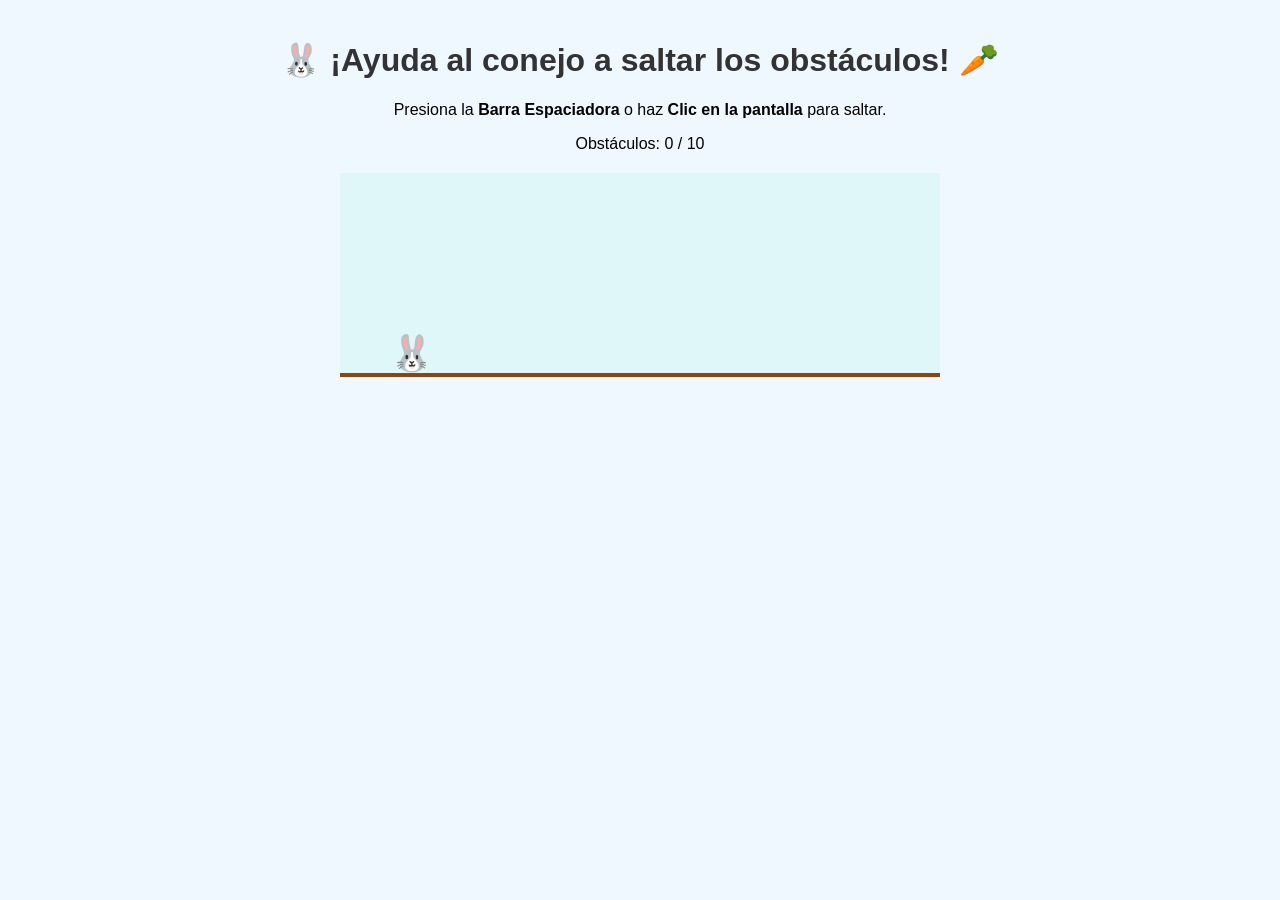
==== index.html @ 9331230d "Create conejo" ====
<!DOCTYPE html>
<html lang="en">
<head>
    <meta charset="UTF-8">
    <meta name="viewport" content="width=device-width, initial-scale=1.0">
    <title>hehehe</title>
    <meta name="description" content="Confirmacion del viaje a Oaxaca">
    <meta name="author" content="Moseley Jimenez">

    <link rel="icon" href="images/favicon.ico" type="image/x-icon">
    <link rel="stylesheet" href="styles/styles.css" >

</head>
<body>
    <h1>🐰 ¡Ayuda al conejo a saltar los obstáculos! 🥕</h1>

    <p>Presiona la <strong>Barra Espaciadora</strong> o haz <strong>Clic en la pantalla</strong> para saltar.</p>

    <p id="score">Obstáculos: 0 / 10</p>

    <div id="gameArea" onclick="jump()">
        <div id="rabbit">🐰</div>
        <div id="obstacle" class="blockMove">🥕</div>
    </div>

    <div id="gameOverScreen">
        <h2>Fin!! Perdiste.</h2>
        <p>click a la siguiente URL</p>

        <a href="https://forms.gle/DRoFUXemqxuz6JNUA" target="_blank" class="btn">click aqui 💀</a>
        <br>
        <button class="btn btn-retry" onclick="resetGame()">Try again 😊</button>
    </div>

    <script src="scripts/scripts.js"></script>

</body>
</html>
---- styles/styles.css ----
body {
    font-family: Arial, sans-serif;
    text-align: center;
    background-color: #f0f8ff;
    margin: 0;
    padding: 20px;
}
h1 { color: #333; }
#gameArea {
    width: 600px;
    height: 200px;
    border-bottom: 4px solid #8B4513;
    background-color: #e0f7fa;
    position: relative;
    margin: 20px auto;
    overflow: hidden;
}
#rabbit {
    width: 40px;
    height: 40px;
    font-size: 35px;
    position: absolute;
    bottom: 0;
    left: 50px;
}
.jump {
    animation: jumpAnim 0.5s linear;
}
@keyframes jumpAnim {
    0% { bottom: 0; }
    50% { bottom: 100px; }
    100% { bottom: 0; }
}
#obstacle {
    width: 30px;
    height: 35px;
    font-size: 30px;
    position: absolute;
    bottom: 0;
    right: -40px;
}
.blockMove {
    animation: blockAnim 1.5s infinite linear;
}
@keyframes blockAnim {
    0% { right: -40px; }
    100% { right: 640px; }
}
#gameOverScreen {
    display: none;
    margin-top: 20px;
}
.btn {
    background-color: #ebacd4;
    color: white;
    padding: 12px 24px;
    font-size: 18px;
    border: none;
    border-radius: 5px;
    cursor: pointer;
    text-decoration: none;
    display: inline-block;
    margin: 10px;
}
.btn:hover { background-color: #431a3a; }
.btn-retry { background-color: #ce8ef3; }
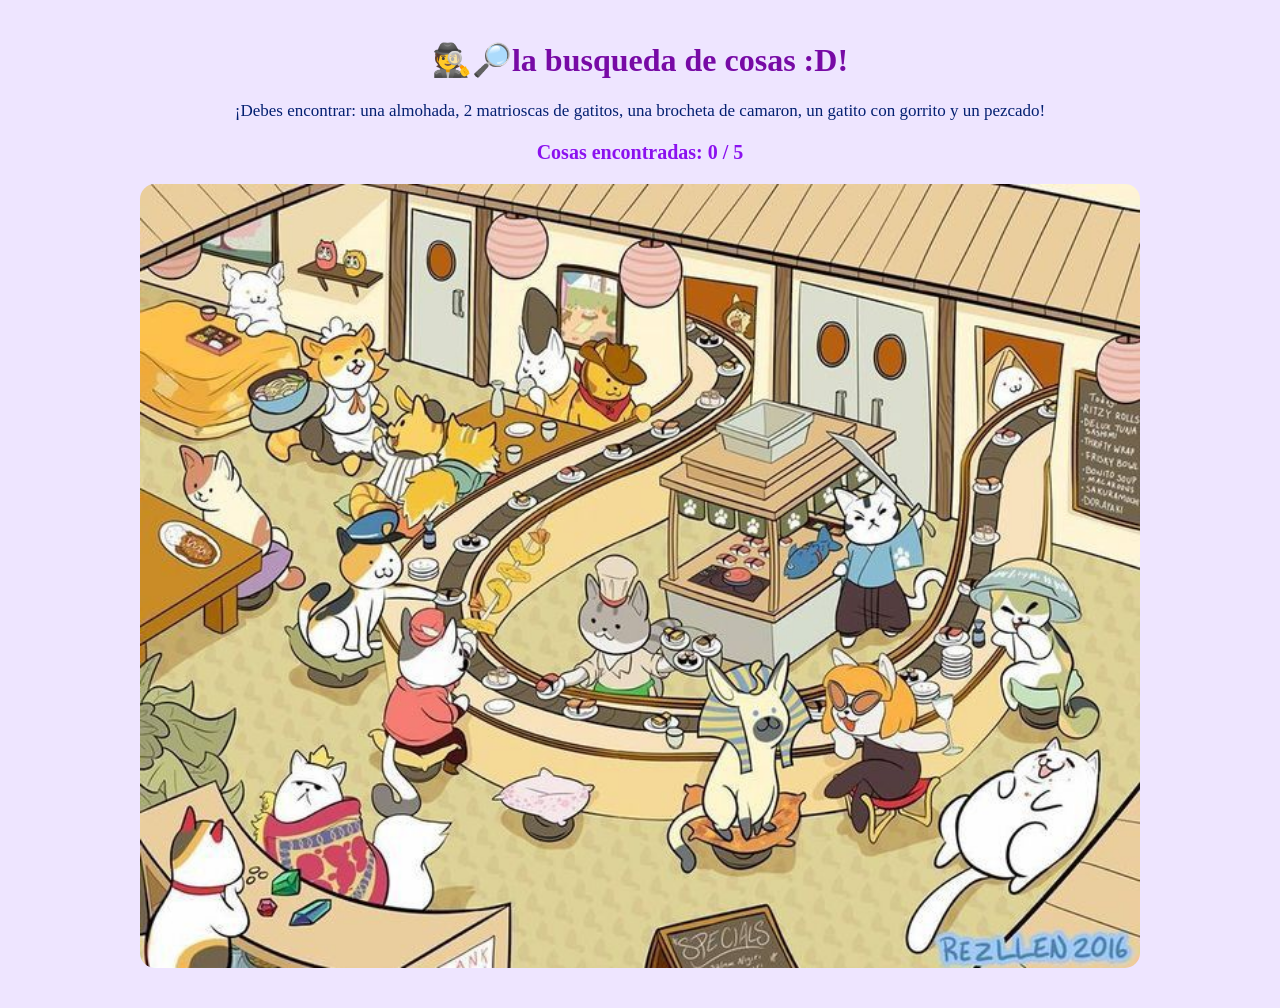
==== commit 0f268475: "cambiecitos" ====
--- a/index.html
+++ b/index.html
@@ -1,38 +1,96 @@
 <!DOCTYPE html>
-<html lang="en">
+<html lang="es">
+
 <head>
     <meta charset="UTF-8">
     <meta name="viewport" content="width=device-width, initial-scale=1.0">
-    <title>hehehe</title>
-    <meta name="description" content="Confirmacion del viaje a Oaxaca">
+
+    <title>Find the 5 Doggies 🐶</title>
+
+    <meta name="description" content="Find the five hidden doggies!">
     <meta name="author" content="Moseley Jimenez">
 
     <link rel="icon" href="images/favicon.ico" type="image/x-icon">
-    <link rel="stylesheet" href="styles/styles.css" >
+    <link rel="stylesheet" href="styles/styles.css">
 
 </head>
+
 <body>
-    <h1>🐰 ¡Ayuda al conejo a saltar los obstáculos! 🥕</h1>
 
-    <p>Presiona la <strong>Barra Espaciadora</strong> o haz <strong>Clic en la pantalla</strong> para saltar.</p>
+    <main id="gameContainer">
 
-    <p id="score">Obstáculos: 0 / 10</p>
+        <h1>🕵️🔎la busqueda de cosas :D!</h1>
 
-    <div id="gameArea" onclick="jump()">
-        <div id="rabbit">🐰</div>
-        <div id="obstacle" class="blockMove">🥕</div>
+        <p>
+            ¡Debes encontrar: 
+            una almohada, 2 matrioscas de gatitos, 
+            una brocheta de camaron, un gatito con gorrito y
+            un pezcado!</h1>
+
+        </p>
+
+        <p id="score">
+            Cosas encontradas: 0 / 5
+        </p>
+
+        <!-- Área del juego -->
+
+        <div id="gameArea">
+
+            <!-- Imagen de la habitación -->
+
+            <img
+                src="images/download.jpg"
+                id="scene"
+                alt="Habitación con cinco perritos escondidos"
+            >
+
+            <!-- Zonas secretas de los perritos -->
+
+            <button class="dog" id="dog1" aria-label="Perrito 1"></button>
+
+            <button class="dog" id="dog2" aria-label="Perrito 2"></button>
+
+            <button class="dog" id="dog3" aria-label="Perrito 3"></button>
+
+            <button class="dog" id="dog4" aria-label="Perrito 4"></button>
+
+            <button class="dog" id="dog5" aria-label="Perrito 5"></button>
+
+        </div>
+
+        <div class="bubbles">
+            <span></span>
+            <span></span>
+            <span></span>
+            <span></span>
+            <span></span>
+            <span></span>
+            <span></span>
+            <span></span>
+            <span></span>
+            <span></span>
+        </div>
+
+    </main>
+
+
+    <!-- Pantalla final -->
+
+    <div id="gameOverScreen">
+
+        <a href="invitation.html" target="_blank">
+            YEIII open the invitation ♡
+        </a>
+
     </div>
 
-    <div id="gameOverScreen">
-        <h2>Fin!! Perdiste.</h2>
-        <p>click a la siguiente URL</p>
 
-        <a href="https://forms.gle/DRoFUXemqxuz6JNUA" target="_blank" class="btn">click aqui 💀</a>
-        <br>
-        <button class="btn btn-retry" onclick="resetGame()">Try again 😊</button>
-    </div>
+    <!-- JavaScript -->
 
     <script src="scripts/scripts.js"></script>
 
 </body>
-</html>+
+</html>
+
--- a/styles/styles.css
+++ b/styles/styles.css
@@ -1,4 +1,4 @@
-body {
+/*body {
     font-family: Arial, sans-serif;
     text-align: center;
     background-color: #f0f8ff;
@@ -64,3 +64,239 @@
 }
 .btn:hover { background-color: #431a3a; }
 .btn-retry { background-color: #ce8ef3; }
+
+*/
+
+
+* {
+    box-sizing: border-box;
+}
+
+body {
+    margin: 0;
+    padding: 20px;
+    background-color: #eee5ff;
+    font-family: 'Nunito', Nunito;
+    text-align: center;
+    color: #032071;
+}
+
+#gameContainer {
+    max-width: 1100px;
+    margin: 0 auto;
+}
+
+h1 {
+    color: #770aa5;
+    font-size: 32px;
+}
+
+p {
+    font-size: 17px;
+}
+
+#score {
+    font-weight: bold;
+    font-size: 20px;
+    color: #8b11ef;
+    margin: 20px;
+}
+
+#gameArea {
+    position: relative;
+    width: 100%;
+    max-width: 1000px;
+    margin: 20px auto;
+}
+
+#scene {
+    display: block;
+    width: 100%;
+    height: auto;
+    border-radius: 15px;
+}
+
+/* BOTONES DE PRUEBA */
+
+.dog {
+    display: block;
+    position: absolute;
+    width: 8%;
+    height: 12%;
+    background-color: transparent;
+    border: 3px solid transparent;
+    cursor: pointer;
+    transform: translate(-50%, -50%);
+    z-index: 10;
+}
+
+/* POSICIONES */
+
+#dog1 {
+    left: 86%;
+    top: 30%;
+}
+
+#dog2 {
+    left: 66%;
+    top: 50%;
+}
+
+#dog3 {
+    left: 38%;
+    top: 50%;
+}
+
+#dog4 {
+    left: 20%;
+    top: 10%;
+}
+
+#dog5 {
+    left: 40%;
+    top: 80%;
+}
+
+.dog.found {
+    background-color: rgba(246, 226, 10, 0.468);
+}
+
+/* PANTALLA NEGRA */
+
+#gameOverScreen {
+    display: none;
+    position: fixed;
+    inset: 0;
+    background-color: black;
+    z-index: 9999;
+    justify-content: center;
+    align-items: center;
+}
+
+#gameOverScreen a {
+    color: #d9b8ff;
+    font-size: 20px;
+    text-decoration: none;
+}
+
+@media (max-width: 600px) {
+    body {
+        padding: 10px;
+    }
+
+    h1 {
+        font-size: 24px;
+    }
+}
+
+/* BURBUJITAS DE FONDO */
+
+.bubbles {
+    position: fixed;
+    inset: 0;
+    overflow: hidden;
+    pointer-events: none;
+    z-index: 0;
+}
+
+.bubbles span {
+    position: absolute;
+    bottom: -100px;
+    width: 35px;
+    height: 35px;
+    border-radius: 50%;
+    background: rgba(255, 255, 255, 0.45);
+    border: 2px solid rgba(255, 255, 255, 0.7);
+    animation: float 12s infinite linear;
+}
+
+/* Diferentes posiciones y tamaños */
+
+.bubbles span:nth-child(1) {
+    left: 10%;
+    animation-duration: 9s;
+}
+
+.bubbles span:nth-child(2) {
+    left: 25%;
+    width: 20px;
+    height: 20px;
+    animation-duration: 12s;
+}
+
+.bubbles span:nth-child(3) {
+    left: 40%;
+    width: 50px;
+    height: 50px;
+    animation-duration: 15s;
+}
+
+.bubbles span:nth-child(4) {
+    left: 55%;
+    animation-duration: 10s;
+}
+
+.bubbles span:nth-child(5) {
+    left: 70%;
+    width: 25px;
+    height: 25px;
+    animation-duration: 13s;
+}
+
+.bubbles span:nth-child(6) {
+    left: 85%;
+    width: 45px;
+    height: 45px;
+    animation-duration: 16s;
+}
+
+.bubbles span:nth-child(7) {
+    left: 95%;
+    animation-duration: 11s;
+}
+
+.bubbles span:nth-child(8) {
+    left: 5%;
+    width: 15px;
+    height: 15px;
+    animation-duration: 14s;
+}
+
+.bubbles span:nth-child(9) {
+    left: 60%;
+    width: 18px;
+    height: 18px;
+    animation-duration: 8s;
+}
+
+.bubbles span:nth-child(10) {
+    left: 35%;
+    width: 30px;
+    height: 30px;
+    animation-duration: 17s;
+}
+
+@keyframes float {
+    0% {
+        transform: translateY(0) translateX(0);
+        opacity: 0;
+    }
+
+    20% {
+        opacity: 0.8;
+    }
+
+    80% {
+        opacity: 0.8;
+    }
+
+    100% {
+        transform: translateY(-110vh) translateX(40px);
+        opacity: 0;
+    }
+}
+
+#gameContainer {
+    position: relative;
+    z-index: 1;
+}
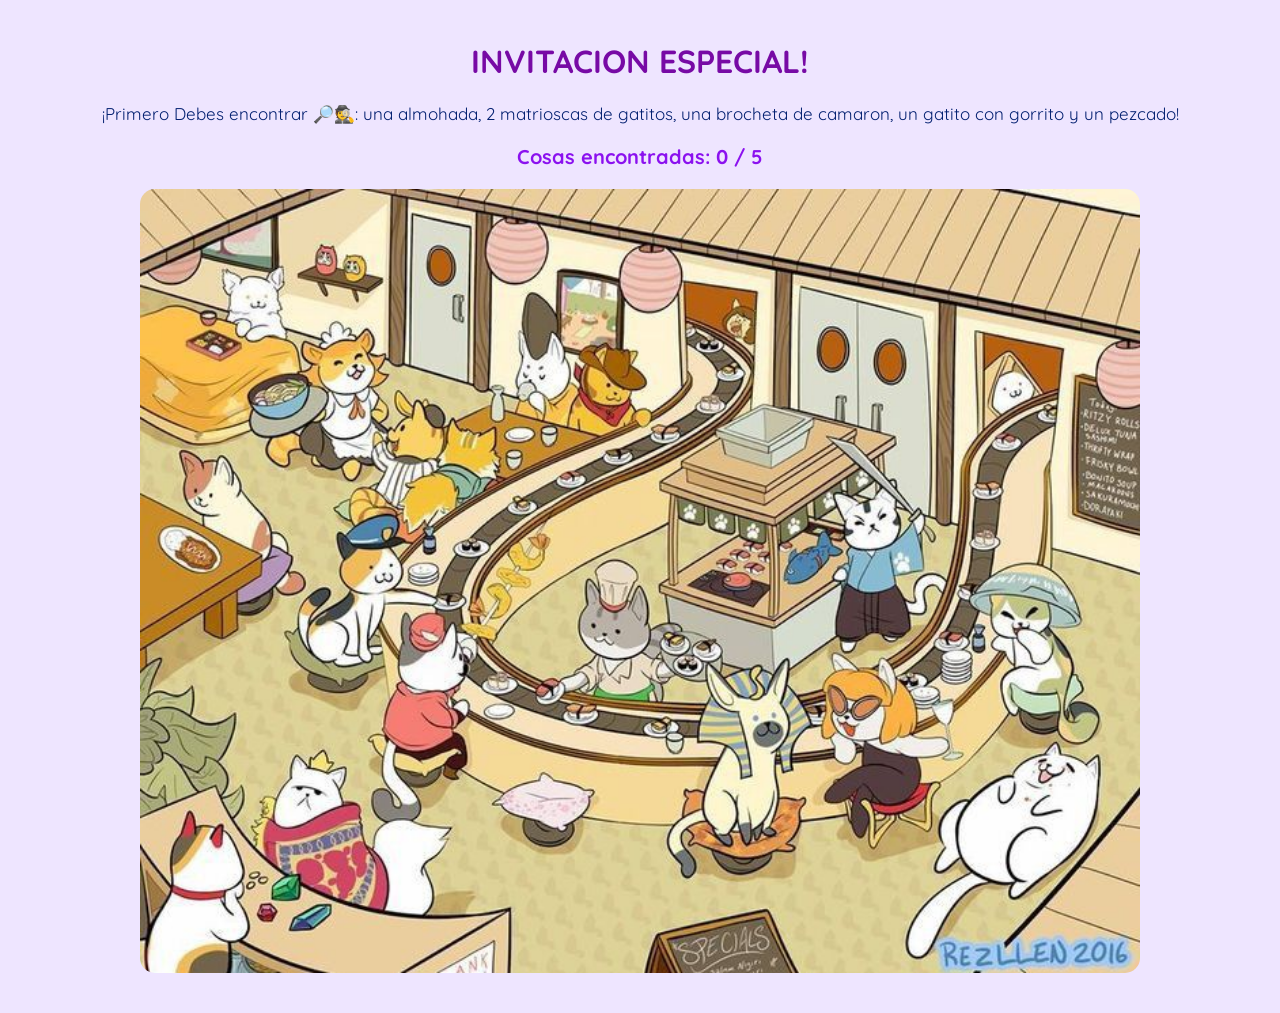
==== commit 1a086ffd: "letra" ====
--- a/index.html
+++ b/index.html
@@ -5,7 +5,7 @@
     <meta charset="UTF-8">
     <meta name="viewport" content="width=device-width, initial-scale=1.0">
 
-    <title>Find the 5 Doggies 🐶</title>
+    <title>INVITACION ESPECIAL</title>
 
     <meta name="description" content="Find the five hidden doggies!">
     <meta name="author" content="Moseley Jimenez">
@@ -13,16 +13,21 @@
     <link rel="icon" href="images/favicon.ico" type="image/x-icon">
     <link rel="stylesheet" href="styles/styles.css">
 
-</head>
+    <link rel="preconnect" href="https://fonts.googleapis.com">
+    <link rel="preconnect" href="https://fonts.gstatic.com" crossorigin>
+    <link href="https://fonts.googleapis.com/css2?family=Libre+Baskerville:ital,wght@0,400;0,700;1,400&family=Quicksand:wght@300..700&family=Roboto:ital,wght@0,100..900;1,100..900&family=Tiny5+Duo:ital,wght@0,100..900;1,100..900&display=swap" rel="stylesheet">
+
+    
+    </head>
 
 <body>
 
     <main id="gameContainer">
 
-        <h1>🕵️🔎la busqueda de cosas :D!</h1>
+        <h1>INVITACION ESPECIAL!</h1>
 
         <p>
-            ¡Debes encontrar: 
+            ¡Primero Debes encontrar 🔎🕵️: 
             una almohada, 2 matrioscas de gatitos, 
             una brocheta de camaron, un gatito con gorrito y
             un pezcado!</h1>
@@ -80,7 +85,7 @@
     <div id="gameOverScreen">
 
         <a href="invitation.html" target="_blank">
-            YEIII open the invitation ♡
+            YEIIIIII puedes abrir la invitation ♡
         </a>
 
     </div>
--- a/styles/styles.css
+++ b/styles/styles.css
@@ -76,7 +76,7 @@
     margin: 0;
     padding: 20px;
     background-color: #eee5ff;
-    font-family: 'Nunito', Nunito;
+    font-family: 'Quicksand', sans-serif;
     text-align: center;
     color: #032071;
 }
@@ -299,4 +299,5 @@
 #gameContainer {
     position: relative;
     z-index: 1;
-}+}
+
